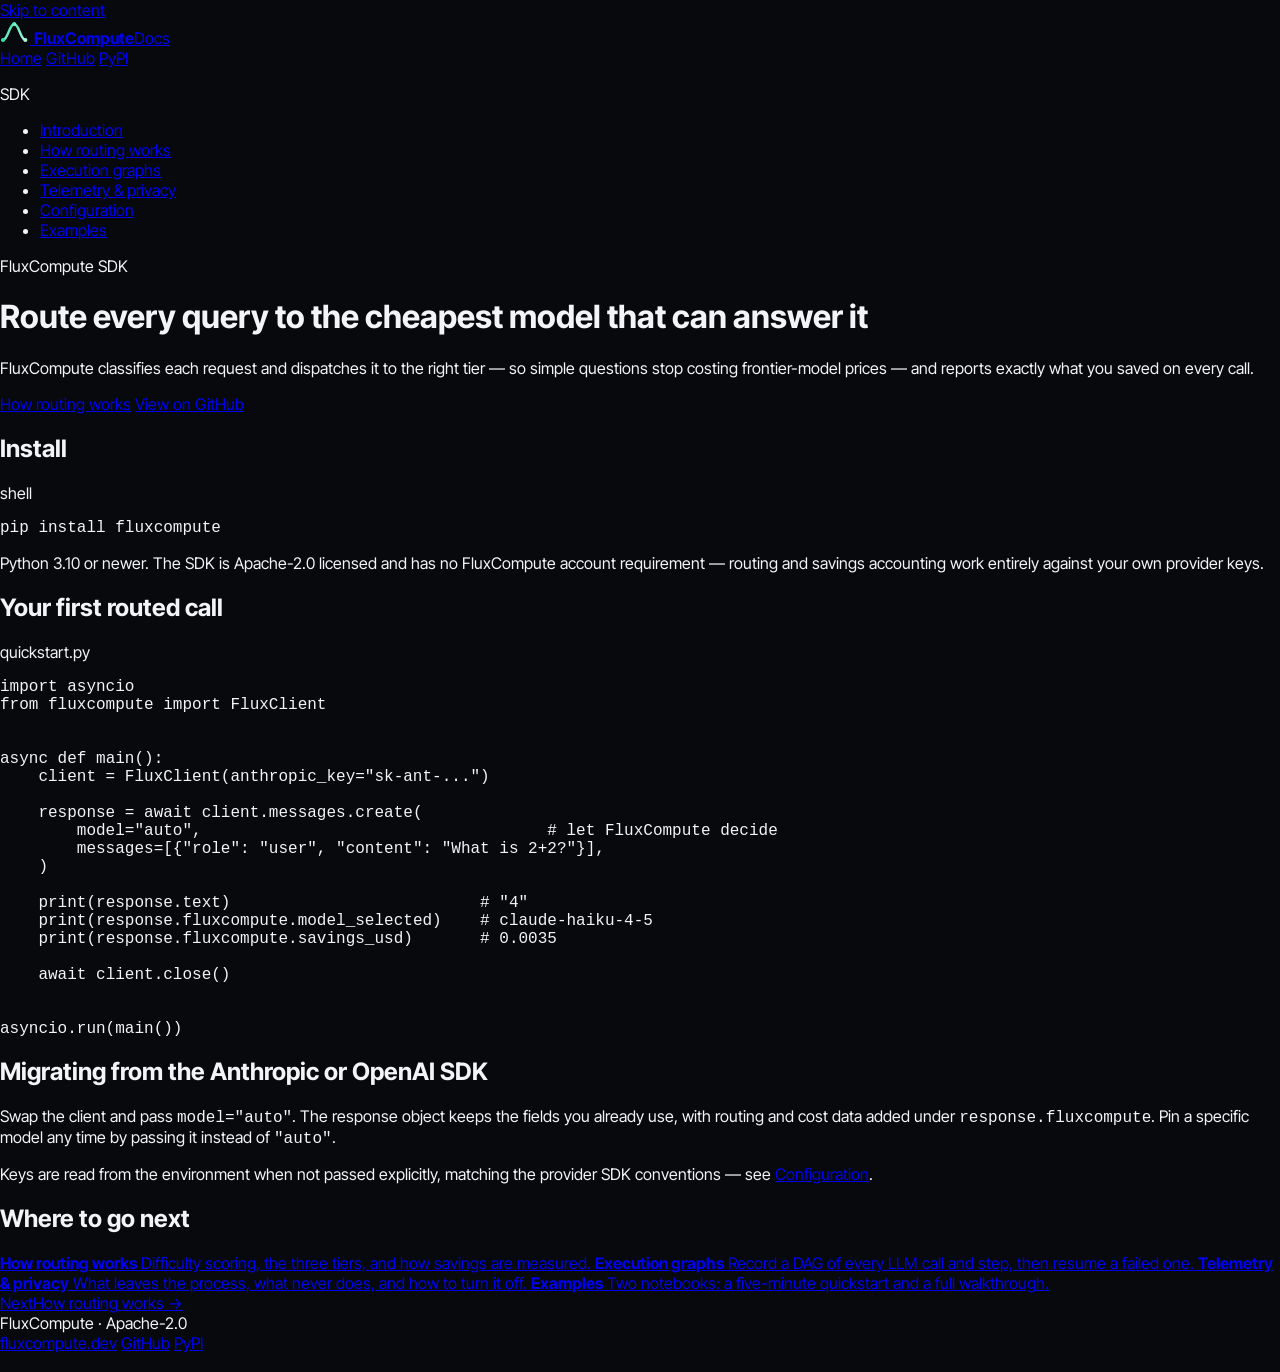
==== docs/index.html @ fe304caa "Add docs site for docs.fluxcompute.dev docs.fluxcompute.dev returned 404 (x-vercel-error: DEPLOYMENT" ====
<!doctype html>
<html lang="en" data-theme="dark">
<head>
<meta charset="utf-8"/>
<meta name="viewport" content="width=device-width,initial-scale=1"/>
<title>FluxCompute docs · Route every query to the cheapest model that can answer it</title>
<meta name="description" content="Install the FluxCompute SDK, make your first routed call, and read the savings off the response. A drop-in replacement for the Anthropic and OpenAI SDKs."/>
<link rel="canonical" href="https://docs.fluxcompute.dev/"/>
<link rel="icon" href="/favicon.ico" sizes="any"/>
<link rel="icon" href="/favicon.svg" type="image/svg+xml"/>
<link rel="icon" type="image/png" sizes="96x96" href="/favicon-96.png"/>
<link rel="icon" type="image/png" sizes="192x192" href="/favicon-192.png"/>
<link rel="apple-touch-icon" sizes="180x180" href="/apple-touch-icon.png"/>
<link rel="preconnect" href="https://fonts.googleapis.com"/>
<link rel="preconnect" href="https://fonts.gstatic.com" crossorigin/>
<link href="https://fonts.googleapis.com/css2?family=Inter+Tight:wght@400;500;600;700&family=JetBrains+Mono:wght@400;500;600&display=swap" rel="stylesheet"/>
<link rel="stylesheet" href="/tokens.css"/>
<link rel="stylesheet" href="/docs.css"/>
</head>
<body>
<a class="skip" href="#main">Skip to content</a>

<nav class="top">
  <a class="lockup" href="/">
    <svg width="30" height="24" viewBox="0 0 36 30" aria-hidden="true">
      <defs>
        <linearGradient id="nav-flux" x1="0" y1="0" x2="1" y2="1">
          <stop offset="0%" stop-color="#2fe6a8"/><stop offset="100%" stop-color="#aef7dc"/>
        </linearGradient>
      </defs>
      <path d="M 3 25 C 9 25, 11 5, 17 5 C 23 5, 25 25, 31 25" fill="none" stroke="url(#nav-flux)" stroke-width="3" stroke-linecap="round"/>
      <circle cx="3" cy="25" r="2.5" fill="#2fe6a8"/>
      <circle cx="17" cy="5" r="2.5" fill="url(#nav-flux)"/>
      <circle cx="31" cy="25" r="2.5" fill="#aef7dc"/>
    </svg>
    <b>FluxCompute</b><span class="tag">Docs</span>
  </a>
  <div class="links">
    <a class="hide-sm" href="https://fluxcompute.dev">Home</a>
    <a href="https://github.com/fluxcompute/fluxcompute-sdk">GitHub</a>
    <a class="hide-sm" href="https://pypi.org/project/fluxcompute/">PyPI</a>
  </div>
</nav>

<div class="shell">
  <aside class="side">
    <p class="grp">SDK</p>
    <ul>
      <li><a href="/" aria-current="page">Introduction</a></li>
      <li><a href="/routing.html">How routing works</a></li>
      <li><a href="/execution-graphs.html">Execution graphs</a></li>
      <li><a href="/telemetry.html">Telemetry &amp; privacy</a></li>
      <li><a href="/configuration.html">Configuration</a></li>
      <li><a href="/examples.html">Examples</a></li>
    </ul>
  </aside>

  <main id="main">
    <p class="eyebrow">FluxCompute SDK</p>
    <h1>Route every query to the cheapest model that can answer it</h1>
    <p class="lede">FluxCompute classifies each request and dispatches it to the right tier — so
      simple questions stop costing frontier-model prices — and reports exactly what you saved on
      every call.</p>

    <div class="btn-row">
      <a class="btn btn-flux" href="/routing.html">How routing works</a>
      <a class="btn btn-ghost" href="https://github.com/fluxcompute/fluxcompute-sdk">View on GitHub</a>
    </div>

    <h2>Install</h2>
    <div class="term">
      <div class="bar"><i></i><i></i><i></i><span>shell</span></div>
<pre>pip install fluxcompute</pre>
    </div>
    <p>Python 3.10 or newer. The SDK is Apache-2.0 licensed and has no FluxCompute account
      requirement — routing and savings accounting work entirely against your own provider keys.</p>

    <h2>Your first routed call</h2>
    <div class="term">
      <div class="bar"><i></i><i></i><i></i><span>quickstart.py</span></div>
<pre><span class="kw">import</span> asyncio
<span class="kw">from</span> fluxcompute <span class="kw">import</span> FluxClient


<span class="kw">async def</span> main():
    client = FluxClient(anthropic_key=<span class="str">"sk-ant-..."</span>)

    response = <span class="kw">await</span> client.messages.create(
        model=<span class="str">"auto"</span>,                                    <span class="cm"># let FluxCompute decide</span>
        messages=[{<span class="str">"role"</span>: <span class="str">"user"</span>, <span class="str">"content"</span>: <span class="str">"What is 2+2?"</span>}],
    )

    <span class="kw">print</span>(response.text)                          <span class="cm"># "4"</span>
    <span class="kw">print</span>(response.fluxcompute.model_selected)    <span class="cm"># claude-haiku-4-5</span>
    <span class="kw">print</span>(response.fluxcompute.savings_usd)       <span class="cm"># 0.0035</span>

    <span class="kw">await</span> client.close()


asyncio.run(main())</pre>
    </div>

    <h2>Migrating from the Anthropic or OpenAI SDK</h2>
    <p>Swap the client and pass <code>model="auto"</code>. The response object keeps the fields you
      already use, with routing and cost data added under <code>response.fluxcompute</code>. Pin a
      specific model any time by passing it instead of <code>"auto"</code>.</p>
    <p>Keys are read from the environment when not passed explicitly, matching the provider SDK
      conventions — see <a class="link" href="/configuration.html">Configuration</a>.</p>

    <h2>Where to go next</h2>
    <div class="cards">
      <a class="card" href="/routing.html">
        <b>How routing works</b>
        <span>Difficulty scoring, the three tiers, and how savings are measured.</span>
      </a>
      <a class="card" href="/execution-graphs.html">
        <b>Execution graphs</b>
        <span>Record a DAG of every LLM call and step, then resume a failed one.</span>
      </a>
      <a class="card" href="/telemetry.html">
        <b>Telemetry &amp; privacy</b>
        <span>What leaves the process, what never does, and how to turn it off.</span>
      </a>
      <a class="card" href="/examples.html">
        <b>Examples</b>
        <span>Two notebooks: a five-minute quickstart and a full walkthrough.</span>
      </a>
    </div>

    <div class="pagenav">
      <span></span>
      <a href="/routing.html"><span class="lbl">Next</span>How routing works →</a>
    </div>
  </main>
</div>

<footer>
  <div class="inner">
    <span>FluxCompute · Apache-2.0</span>
    <div class="flinks">
      <a href="https://fluxcompute.dev">fluxcompute.dev</a>
      <a href="https://github.com/fluxcompute/fluxcompute-sdk">GitHub</a>
      <a href="https://pypi.org/project/fluxcompute/">PyPI</a>
    </div>
  </div>
</footer>
</body>
</html>
---- tokens.css ----
/* FluxCompute design tokens — terminal green system (2026-07) */
:root {
  /* surfaces */
  --bg-0: #08090c;
  --bg-1: #0b0d12;
  --bg-2: #101218;
  --bg-3: #14161c;

  /* text */
  --fg-0: #f2f4f8;
  --fg-1: #9aa3b2;
  --fg-2: #5c6472;

  /* lines */
  --line-1: rgba(255,255,255,.07);
  --line-2: rgba(255,255,255,.13);

  /* accent — terminal green. no violet, ever. */
  --accent: #2fe6a8;
  --accent-hi: #aef7dc;
  --accent-dim: rgba(47,230,168,.13);
  --accent-grad: linear-gradient(120deg, #2fe6a8, #aef7dc);
  --ok-text: #d6f9ec;

  /* failure red — the only other hue */
  --fail: #ff4d5e;
  --fail-dim: rgba(255,77,94,.12);

  /* type */
  --font-sans: "Inter Tight", Inter, system-ui, -apple-system, sans-serif;
  --font-mono: "JetBrains Mono", ui-monospace, Menlo, monospace;
  --text-xs: 12px;
  --text-sm: 14px;
  --text-md: 16px;
  --text-lg: 19px;
  --text-xl: 26px;
  --text-2xl: 34px;
  --text-3xl: 47px;
  --text-4xl: clamp(41px, 6.4vw, 64px);
  --leading-tight: 1.06;
  --leading-body: 1.65;
  --tracking-display: -0.03em;
  --tracking-tight: -0.015em;
  --tracking-mono: 0.16em;

  /* spacing (8px grid) */
  --s-1: 4px;  --s-2: 8px;   --s-3: 12px;  --s-4: 16px;
  --s-5: 24px; --s-6: 32px;  --s-7: 48px;  --s-8: 64px;
  --s-9: 96px; --s-10: 140px;

  /* radius */
  --r-1: 4px; --r-2: 7px; --r-3: 10px; --r-4: 14px;

  /* shadow */
  --shadow-1: 0 10px 30px rgba(0,0,0,.45);
  --shadow-2: 0 30px 80px rgba(0,0,0,.6);
}

* { box-sizing: border-box; }
html { scroll-behavior: smooth; }
body {
  margin: 0;
  background: var(--bg-0);
  color: var(--fg-0);
  font-family: var(--font-sans);
  font-size: var(--text-md);
  -webkit-font-smoothing: antialiased;
  text-rendering: optimizeLegibility;
}
@media (prefers-reduced-motion: reduce) {
  html { scroll-behavior: auto; }
}
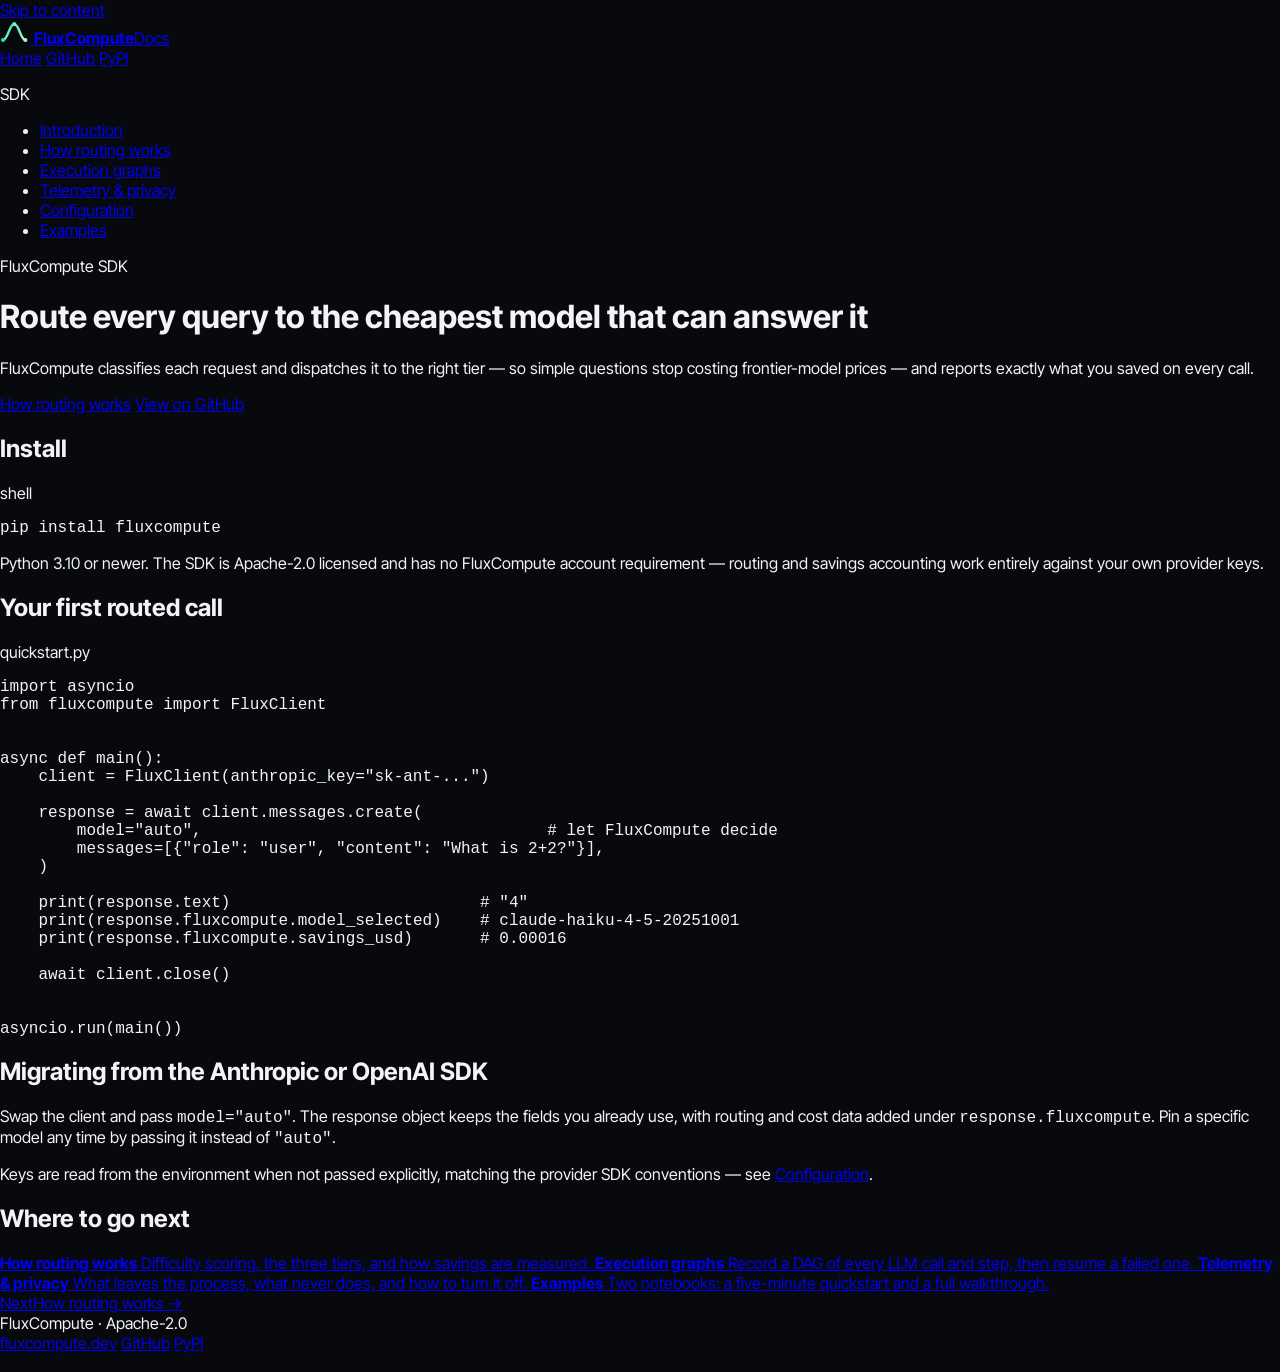
==== commit d19db408: "Fix review findings: deploy split, doc accuracy, a11y Deploy correctness - .vercelignore now exclude" ====
--- a/docs/index.html
+++ b/docs/index.html
@@ -55,7 +55,7 @@
     </ul>
   </aside>
 
-  <main id="main">
+  <main id="main" tabindex="-1">
     <p class="eyebrow">FluxCompute SDK</p>
     <h1>Route every query to the cheapest model that can answer it</h1>
     <p class="lede">FluxCompute classifies each request and dispatches it to the right tier — so
@@ -91,8 +91,8 @@
     )
 
     <span class="kw">print</span>(response.text)                          <span class="cm"># "4"</span>
-    <span class="kw">print</span>(response.fluxcompute.model_selected)    <span class="cm"># claude-haiku-4-5</span>
-    <span class="kw">print</span>(response.fluxcompute.savings_usd)       <span class="cm"># 0.0035</span>
+    <span class="kw">print</span>(response.fluxcompute.model_selected)    <span class="cm"># claude-haiku-4-5-20251001</span>
+    <span class="kw">print</span>(response.fluxcompute.savings_usd)       <span class="cm"># 0.00016</span>
 
     <span class="kw">await</span> client.close()
 
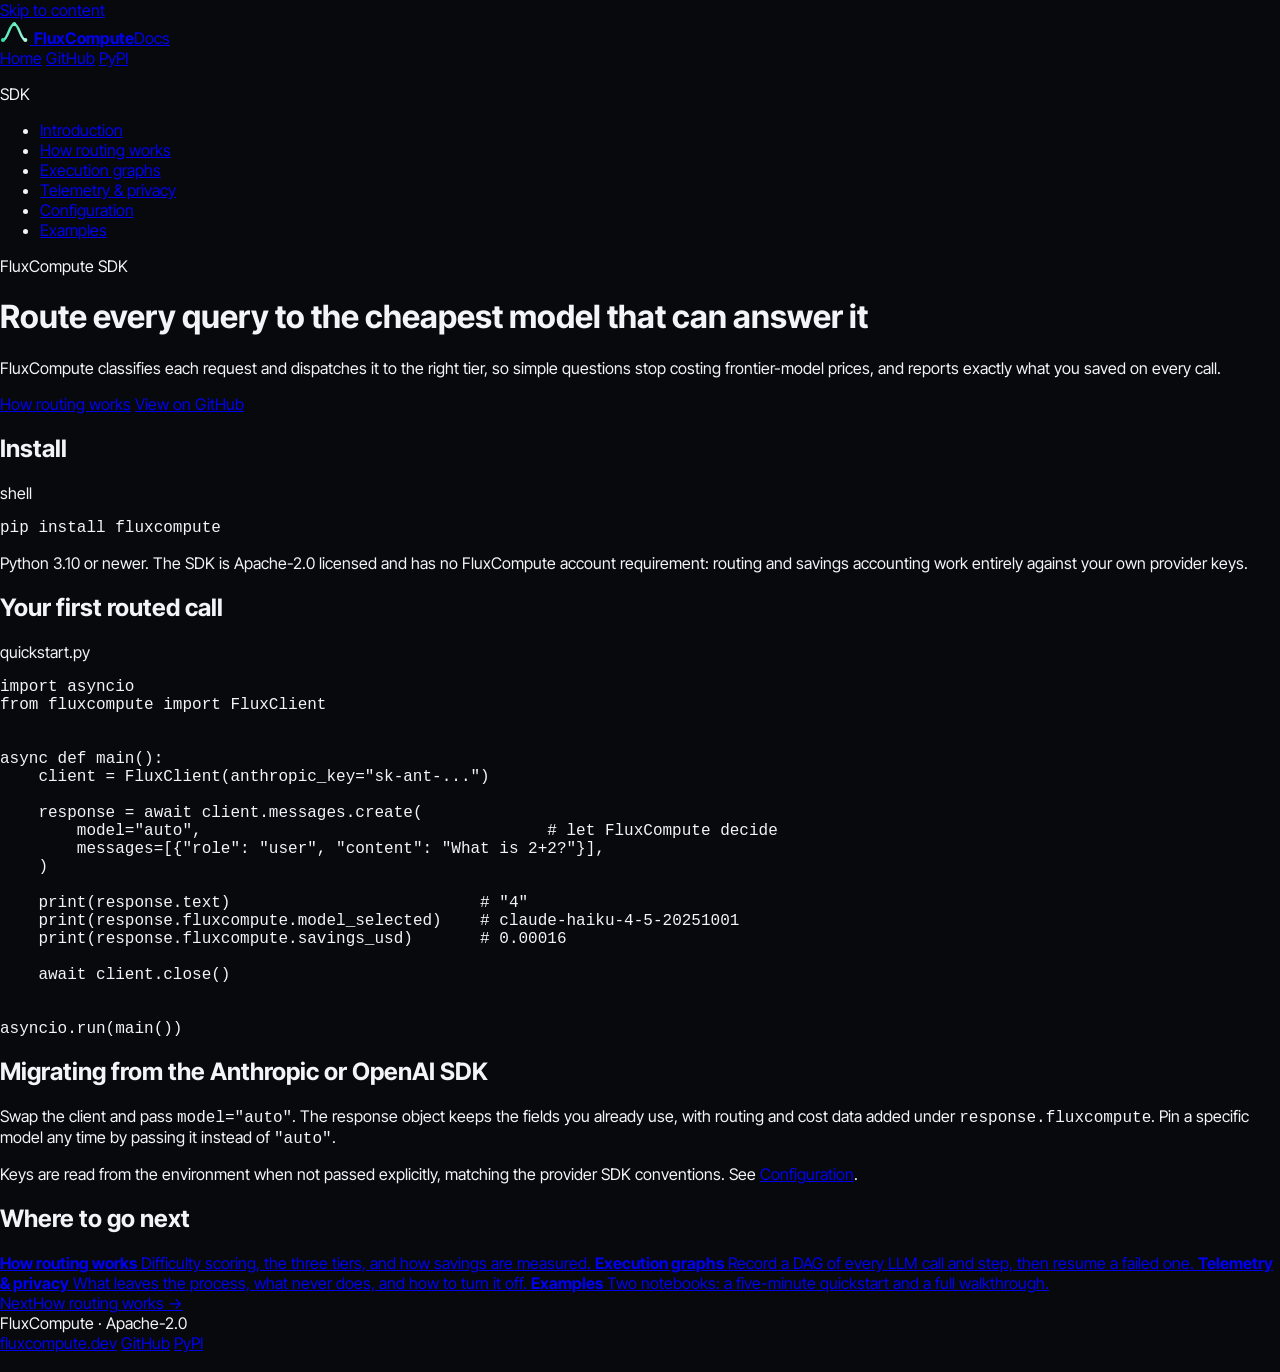
==== commit 75a554c9: "style(docs): remove em dashes from all docs pages A blanket sweep of docs/*.html for em dashes -- th" ====
--- a/docs/index.html
+++ b/docs/index.html
@@ -58,8 +58,8 @@
   <main id="main" tabindex="-1">
     <p class="eyebrow">FluxCompute SDK</p>
     <h1>Route every query to the cheapest model that can answer it</h1>
-    <p class="lede">FluxCompute classifies each request and dispatches it to the right tier — so
-      simple questions stop costing frontier-model prices — and reports exactly what you saved on
+    <p class="lede">FluxCompute classifies each request and dispatches it to the right tier, so
+      simple questions stop costing frontier-model prices, and reports exactly what you saved on
       every call.</p>
 
     <div class="btn-row">
@@ -73,7 +73,7 @@
 <pre>pip install fluxcompute</pre>
     </div>
     <p>Python 3.10 or newer. The SDK is Apache-2.0 licensed and has no FluxCompute account
-      requirement — routing and savings accounting work entirely against your own provider keys.</p>
+      requirement: routing and savings accounting work entirely against your own provider keys.</p>
 
     <h2>Your first routed call</h2>
     <div class="term">
@@ -105,7 +105,7 @@
       already use, with routing and cost data added under <code>response.fluxcompute</code>. Pin a
       specific model any time by passing it instead of <code>"auto"</code>.</p>
     <p>Keys are read from the environment when not passed explicitly, matching the provider SDK
-      conventions — see <a class="link" href="/configuration.html">Configuration</a>.</p>
+      conventions. See <a class="link" href="/configuration.html">Configuration</a>.</p>
 
     <h2>Where to go next</h2>
     <div class="cards">
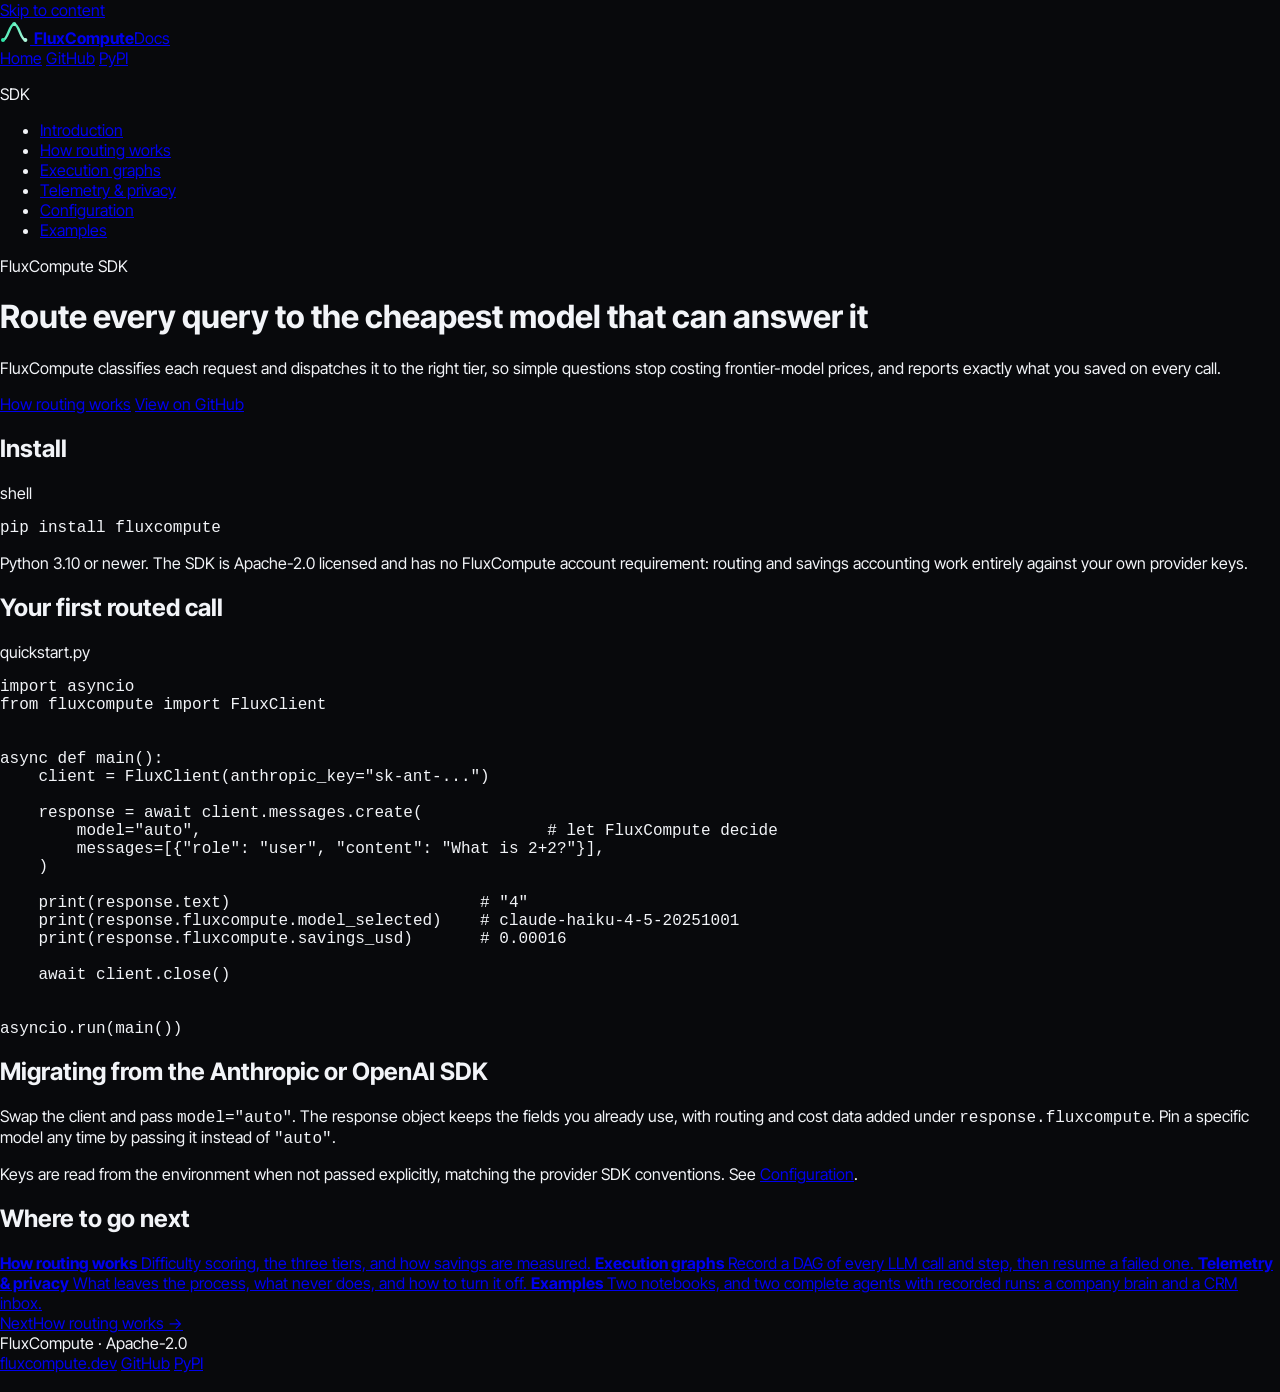
==== commit e1f992f9: "docs: two worked agents on the examples page examples.html gains a Worked agents section: a company " ====
--- a/docs/index.html
+++ b/docs/index.html
@@ -123,7 +123,7 @@
       </a>
       <a class="card" href="/examples.html">
         <b>Examples</b>
-        <span>Two notebooks: a five-minute quickstart and a full walkthrough.</span>
+        <span>Two notebooks, and two complete agents with recorded runs: a company brain and a CRM inbox.</span>
       </a>
     </div>
 
